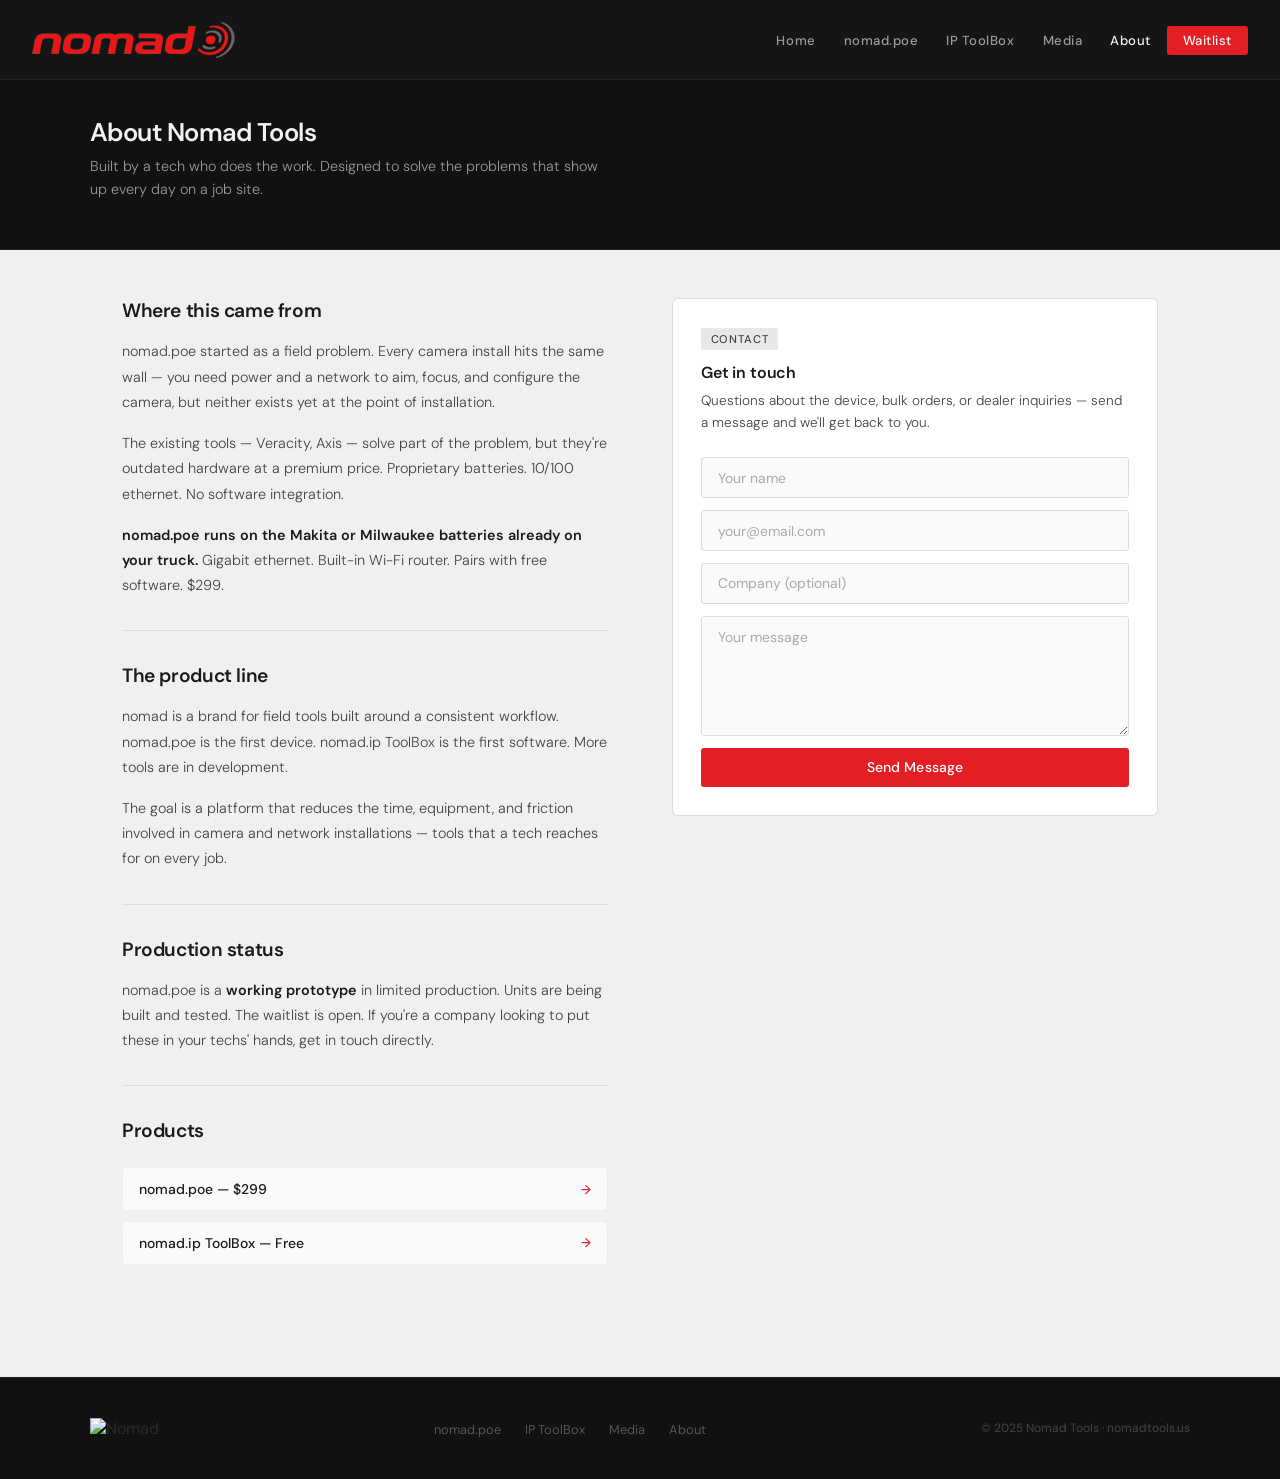
==== about.html @ 03a12724 "Add favicon across all pages" ====
<!DOCTYPE html>
<html lang="en">
<head>
<meta charset="UTF-8">
<meta name="viewport" content="width=device-width, initial-scale=1.0">
<title>About — Nomad Tools</title>
<link rel="icon" type="image/x-icon" href="favicon.ico">
<link rel="icon" type="image/png" sizes="32x32" href="favicon-32.png">
<link rel="icon" type="image/png" sizes="16x16" href="favicon-16.png">
<link rel="apple-touch-icon" href="apple-touch-icon.png">
<link rel="stylesheet" href="style.css">
<style>
  .about-layout {
    display: grid;
    grid-template-columns: 1fr 1fr;
    gap: 4rem;
    align-items: start;
  }

  .about-text h2 {
    font-size: 1.2rem;
    font-weight: 600;
    letter-spacing: -0.02em;
    margin-bottom: 1rem;
    color: var(--text-dark);
  }

  .about-text p {
    font-size: 0.9rem;
    color: var(--text-mid);
    line-height: 1.75;
    font-weight: 300;
    margin-bottom: 1rem;
  }

  .about-text p strong {
    color: var(--text-dark);
    font-weight: 600;
  }

  .divider { height: 1px; background: #ddd; margin: 2rem 0; }

  /* CONTACT FORM */
  .contact-block {
    background: #fff;
    border: 1px solid #ddd;
    border-radius: 6px;
    padding: 1.75rem;
    position: sticky;
    top: 80px;
  }

  .contact-block h2 {
    font-size: 1rem;
    font-weight: 600;
    letter-spacing: -0.01em;
    margin-bottom: 0.4rem;
  }

  .contact-block p {
    font-size: 0.85rem;
    color: var(--text-mid);
    font-weight: 300;
    line-height: 1.6;
    margin-bottom: 1.5rem;
  }

  .contact-form {
    display: flex;
    flex-direction: column;
    gap: 0.75rem;
  }

  .contact-form input,
  .contact-form textarea {
    width: 100%;
    background: #fafafa;
    border: 1px solid #ddd;
    color: var(--text-dark);
    padding: 0.65rem 1rem;
    font-family: 'DM Sans', sans-serif;
    font-size: 0.875rem;
    border-radius: 3px;
    outline: none;
    transition: border-color 0.15s;
  }

  .contact-form input:focus,
  .contact-form textarea:focus { border-color: var(--red); }

  .contact-form textarea {
    min-height: 120px;
    resize: vertical;
    line-height: 1.5;
  }

  .contact-form input::placeholder,
  .contact-form textarea::placeholder { color: #aaa; }

  /* PRODUCT LINKS */
  .product-links {
    display: flex;
    flex-direction: column;
    gap: 0.6rem;
    margin-top: 1.5rem;
  }

  .product-link-item {
    display: flex;
    justify-content: space-between;
    align-items: center;
    padding: 0.75rem 1rem;
    background: #fafafa;
    border: 1px solid #eee;
    border-radius: 4px;
    text-decoration: none;
    color: var(--text-dark);
    font-size: 0.875rem;
    font-weight: 500;
    transition: border-color 0.15s;
  }

  .product-link-item:hover { border-color: #ccc; }

  .product-link-arrow { color: var(--red); font-size: 0.8rem; }

  @media (max-width: 768px) {
    .about-layout { grid-template-columns: 1fr; }
    .contact-block { position: static; }
  }
</style>
</head>
<body>

<nav>
  <a href="index.html" class="nav-logo">
    <img class="nav-logo-nomad" src="logo-nomad-text.png" alt="nomad" />
    <img class="nav-logo-signal" src="logo-signal.png" alt="" />
  </a>
  <ul class="nav-links">
    <li><a href="index.html">Home</a></li>
    <li><a href="nomad-poe.html">nomad.poe</a></li>
    <li><a href="toolbox.html">IP ToolBox</a></li>
    <li><a href="media.html">Media</a></li>
    <li><a href="about.html" class="active">About</a></li>
    <li><a href="index.html#waitlist" class="nav-cta">Waitlist</a></li>
  </ul>
  <button class="nav-hamburger" id="hamburger" aria-label="Menu">
    <span></span><span></span><span></span>
  </button>
</nav>

<div class="nav-mobile-menu" id="mobileMenu">
  <a href="index.html">Home</a>
  <a href="nomad-poe.html">nomad.poe</a>
  <a href="toolbox.html">IP ToolBox</a>
  <a href="media.html">Media</a>
  <a href="about.html" class="active">About</a>
  <a href="index.html#waitlist" class="nav-cta">Join Waitlist</a>
</div>

<script>
  const hamburger = document.getElementById('hamburger');
  const mobileMenu = document.getElementById('mobileMenu');
  hamburger.addEventListener('click', () => {
    hamburger.classList.toggle('open');
    mobileMenu.classList.toggle('open');
  });
  mobileMenu.querySelectorAll('a').forEach(a => {
    a.addEventListener('click', () => {
      hamburger.classList.remove('open');
      mobileMenu.classList.remove('open');
    });
  });
</script>

<div class="page">
  <div class="page-header">
    <div class="page-header-inner">
      <h1>About Nomad Tools</h1>
      <p>Built by a tech who does the work. Designed to solve the problems that show up every day on a job site.</p>
    </div>
  </div>

  <div class="content">
    <div class="about-layout">

      <div class="about-text">
        <h2>Where this came from</h2>
        <p>nomad.poe started as a field problem. Every camera install hits the same wall — you need power and a network to aim, focus, and configure the camera, but neither exists yet at the point of installation.</p>
        <p>The existing tools — Veracity, Axis — solve part of the problem, but they're outdated hardware at a premium price. Proprietary batteries. 10/100 ethernet. No software integration.</p>
        <p><strong>nomad.poe runs on the Makita or Milwaukee batteries already on your truck.</strong> Gigabit ethernet. Built-in Wi-Fi router. Pairs with free software. $299.</p>

        <div class="divider"></div>

        <h2>The product line</h2>
        <p>nomad is a brand for field tools built around a consistent workflow. nomad.poe is the first device. nomad.ip ToolBox is the first software. More tools are in development.</p>
        <p>The goal is a platform that reduces the time, equipment, and friction involved in camera and network installations — tools that a tech reaches for on every job.</p>

        <div class="divider"></div>

        <h2>Production status</h2>
        <p>nomad.poe is a <strong>working prototype</strong> in limited production. Units are being built and tested. The waitlist is open. If you're a company looking to put these in your techs' hands, get in touch directly.</p>

        <div class="divider"></div>

        <h2>Products</h2>
        <div class="product-links">
          <a href="nomad-poe.html" class="product-link-item">
            nomad.poe — $299
            <span class="product-link-arrow">→</span>
          </a>
          <a href="toolbox.html" class="product-link-item">
            nomad.ip ToolBox — Free
            <span class="product-link-arrow">→</span>
          </a>
        </div>
      </div>

      <!-- CONTACT FORM -->
      <div class="contact-block">
        <span class="tag">Contact</span>
        <h2>Get in touch</h2>
        <p>Questions about the device, bulk orders, or dealer inquiries — send a message and we'll get back to you.</p>
        <div class="contact-form">
          <input type="text" placeholder="Your name" />
          <input type="email" placeholder="your@email.com" />
          <input type="text" placeholder="Company (optional)" />
          <textarea placeholder="Your message"></textarea>
          <button class="btn btn-red" style="text-align:center;">Send Message</button>
        </div>
      </div>

    </div>
  </div>
</div>

<footer>
  <div class="footer-inner">
    <div class="footer-logo"><img src="logo-main.png" alt="Nomad" /></div>
    <ul class="footer-links">
      <li><a href="nomad-poe.html">nomad.poe</a></li>
      <li><a href="toolbox.html">IP ToolBox</a></li>
      <li><a href="media.html">Media</a></li>
      <li><a href="about.html">About</a></li>
    </ul>
    <p class="footer-copy">© 2025 Nomad Tools · nomadtools.us</p>
  </div>
</footer>

</body>
</html>
---- style.css ----
@import url('https://fonts.googleapis.com/css2?family=DM+Sans:wght@300;400;500;600&family=DM+Mono:wght@400;500&display=swap');

:root {
  --red: #E31E24;
  --dark-red: #B01519;
  --black: #111111;
  --nav-bg: #151515;
  --card: #1e1e1e;
  --silver: #9a9a9a;
  --light-silver: #c8c8c8;
  --border: #2c2c2c;
  --white: #f2f2f2;
  --bg-light: #f0f0f0;
  --bg-mid: #e4e4e4;
  --text-dark: #1a1a1a;
  --text-mid: #444444;
}

* { margin: 0; padding: 0; box-sizing: border-box; }
html { scroll-behavior: smooth; overflow-x: hidden; }

body {
  font-family: 'DM Sans', sans-serif;
  font-weight: 400;
  background: var(--bg-light);
  color: var(--text-dark);
  overflow-x: hidden;
}

/* NAV */
nav {
  position: fixed;
  top: 0;
  width: 100%;
  z-index: 999;
  background: var(--nav-bg);
  border-bottom: 1px solid #222;
  height: 80px;
  display: flex;
  align-items: center;
  padding: 0 2rem;
  justify-content: space-between;
}


.nav-logo {
  display: flex;
  align-items: center;
  gap: 0px;
  text-decoration: none;
}

.nav-logo-signal {
  height: 36px;
  width: auto;
  mix-blend-mode: screen;
  flex-shrink: 0;
  margin-left: -3px;
  margin-right: -2px;
}

.nav-logo-nomad {
  height: 28px;
  width: auto;
  mix-blend-mode: screen;
  flex-shrink: 0;
}

.nav-logo-suffix {
  height: 28px;
  max-width: 120px;
  width: auto;
  object-fit: contain;
  mix-blend-mode: screen;
  flex-shrink: 1;
  opacity: 0;
  transform: translateX(-6px);
  transition: opacity 0.5s ease, transform 0.5s ease;
  margin-left: 4px;
}

.nav-logo-suffix.visible {
  opacity: 1;
  transform: translateX(0);
}

.nav-links {
  display: flex;
  align-items: center;
  gap: 0.25rem;
  list-style: none;
}

.nav-links a {
  color: var(--silver);
  text-decoration: none;
  font-size: 0.82rem;
  font-weight: 500;
  letter-spacing: 0.04em;
  padding: 0.4rem 0.75rem;
  border-radius: 3px;
  transition: color 0.15s, background 0.15s;
}

.nav-links a:hover { color: var(--white); }
.nav-links a.active { color: var(--white); }

.nav-cta {
  background: var(--red) !important;
  color: var(--white) !important;
  padding: 0.4rem 1rem !important;
  border-radius: 3px;
  font-weight: 500 !important;
}

.nav-cta:hover { background: var(--dark-red) !important; }

/* HAMBURGER */
.nav-hamburger {
  display: none;
  flex-direction: column;
  justify-content: center;
  gap: 5px;
  background: none;
  border: none;
  cursor: pointer;
  padding: 0.5rem;
  z-index: 1001;
}

.nav-hamburger span {
  display: block;
  width: 22px;
  height: 2px;
  background: var(--silver);
  border-radius: 2px;
  transition: all 0.25s ease;
}

.nav-hamburger.open span:nth-child(1) {
  transform: translateY(7px) rotate(45deg);
}
.nav-hamburger.open span:nth-child(2) {
  opacity: 0;
}
.nav-hamburger.open span:nth-child(3) {
  transform: translateY(-7px) rotate(-45deg);
}

/* MOBILE DROPDOWN MENU */
.nav-mobile-menu {
  display: none;
  position: fixed;
  top: 80px;
  left: 0;
  right: 0;
  background: #111;
  border-bottom: 1px solid #222;
  z-index: 998;
  padding: 1rem 0;
  flex-direction: column;
}

.nav-mobile-menu.open {
  display: flex;
}

.nav-mobile-menu a {
  color: var(--silver);
  text-decoration: none;
  font-size: 0.95rem;
  font-weight: 500;
  letter-spacing: 0.03em;
  padding: 0.9rem 2rem;
  border-bottom: 1px solid #1a1a1a;
  transition: color 0.15s, background 0.15s;
}

.nav-mobile-menu a:last-child {
  border-bottom: none;
}

.nav-mobile-menu a:hover,
.nav-mobile-menu a.active {
  color: var(--white);
  background: #1a1a1a;
}

.nav-mobile-menu .nav-cta {
  margin: 1rem 2rem 0.5rem;
  border-radius: 3px;
  text-align: center;
  border-bottom: none !important;
}

@media (max-width: 768px) {
  .nav-links { display: none; }
  .nav-hamburger { display: flex; }
  .nav-logo-suffix { display: none !important; }
}

/* PAGE WRAPPER */
.page { padding-top: 60px; min-height: 100vh; }

/* DARK HEADER BAND */
.page-header {
  background: var(--black);
  padding: 3.5rem 2rem 3rem;
  border-bottom: 1px solid #222;
}

.page-header-inner {
  max-width: 1100px;
  margin: 0 auto;
}

.page-header h1 {
  font-size: 1.6rem;
  font-weight: 600;
  color: var(--white);
  letter-spacing: -0.02em;
  margin-bottom: 0.4rem;
}

.page-header p {
  font-size: 0.9rem;
  color: var(--silver);
  font-weight: 300;
  max-width: 520px;
  line-height: 1.6;
}

/* CONTENT AREA */
.content {
  max-width: 1100px;
  margin: 0 auto;
  padding: 3rem 2rem;
}

/* BUTTONS */
.btn {
  display: inline-block;
  padding: 0.65rem 1.4rem;
  font-family: 'DM Sans', sans-serif;
  font-size: 0.875rem;
  font-weight: 500;
  border-radius: 3px;
  cursor: pointer;
  text-decoration: none;
  border: none;
  transition: all 0.15s;
  letter-spacing: 0.01em;
}

.btn-red {
  background: var(--red);
  color: #fff;
}

.btn-red:hover { background: var(--dark-red); }

.btn-outline {
  background: transparent;
  color: var(--text-dark);
  border: 1px solid #ccc;
}

.btn-outline:hover { border-color: #999; }

.btn-outline-white {
  background: transparent;
  color: var(--white);
  border: 1px solid #444;
}

.btn-outline-white:hover { border-color: #888; color: var(--white); }

/* FORM ELEMENTS */
input[type="email"], input[type="text"] {
  background: #fff;
  border: 1px solid #d0d0d0;
  color: var(--text-dark);
  padding: 0.65rem 1rem;
  font-family: 'DM Sans', sans-serif;
  font-size: 0.875rem;
  border-radius: 3px;
  outline: none;
  transition: border-color 0.15s;
}

input[type="email"]:focus, input[type="text"]:focus {
  border-color: var(--red);
}

/* FOOTER */
footer {
  background: var(--black);
  border-top: 1px solid #222;
  padding: 2.5rem 2rem;
  margin-top: 4rem;
}

.footer-inner {
  max-width: 1100px;
  margin: 0 auto;
  display: flex;
  justify-content: space-between;
  align-items: center;
  flex-wrap: wrap;
  gap: 1rem;
}

.footer-logo img {
  height: 22px;
  width: auto;
  max-width: 140px;
  mix-blend-mode: screen;
}

.footer-links {
  display: flex;
  gap: 1.5rem;
  list-style: none;
}

.footer-links a {
  font-size: 0.8rem;
  color: #555;
  text-decoration: none;
  transition: color 0.15s;
}

.footer-links a:hover { color: var(--silver); }

.footer-copy {
  font-size: 0.75rem;
  color: #444;
}

/* DIVIDER */
.divider {
  height: 1px;
  background: #ddd;
  margin: 2.5rem 0;
}

/* TAGS */
.tag {
  display: inline-block;
  font-size: 0.7rem;
  font-weight: 500;
  letter-spacing: 0.08em;
  text-transform: uppercase;
  padding: 0.25rem 0.6rem;
  border-radius: 2px;
  background: #e8e8e8;
  color: var(--text-mid);
  margin-bottom: 0.75rem;
}

.tag-red {
  background: rgba(227,30,36,0.1);
  color: var(--red);
}

/* SPEC TABLE */
.spec-table {
  width: 100%;
  border-collapse: collapse;
  font-size: 0.875rem;
}

.spec-table tr { border-bottom: 1px solid #e0e0e0; }
.spec-table tr:last-child { border-bottom: none; }
.spec-table td { padding: 0.65rem 0; }
.spec-table td:first-child { color: var(--text-mid); width: 45%; }
.spec-table td:last-child { font-weight: 500; color: var(--text-dark); }

/* FEATURE LIST */
.feature-list {
  list-style: none;
  display: grid;
  grid-template-columns: 1fr 1fr;
  gap: 0.4rem 2rem;
}

.feature-list li {
  font-size: 0.875rem;
  color: var(--text-mid);
  display: flex;
  align-items: baseline;
  gap: 0.5rem;
  padding: 0.2rem 0;
}

.feature-list li::before {
  content: '—';
  color: var(--red);
  font-size: 0.75rem;
  flex-shrink: 0;
}

/* RESPONSIVE */
@media (max-width: 768px) {
  .nav-links { display: none; }
  .feature-list { grid-template-columns: 1fr; }
}
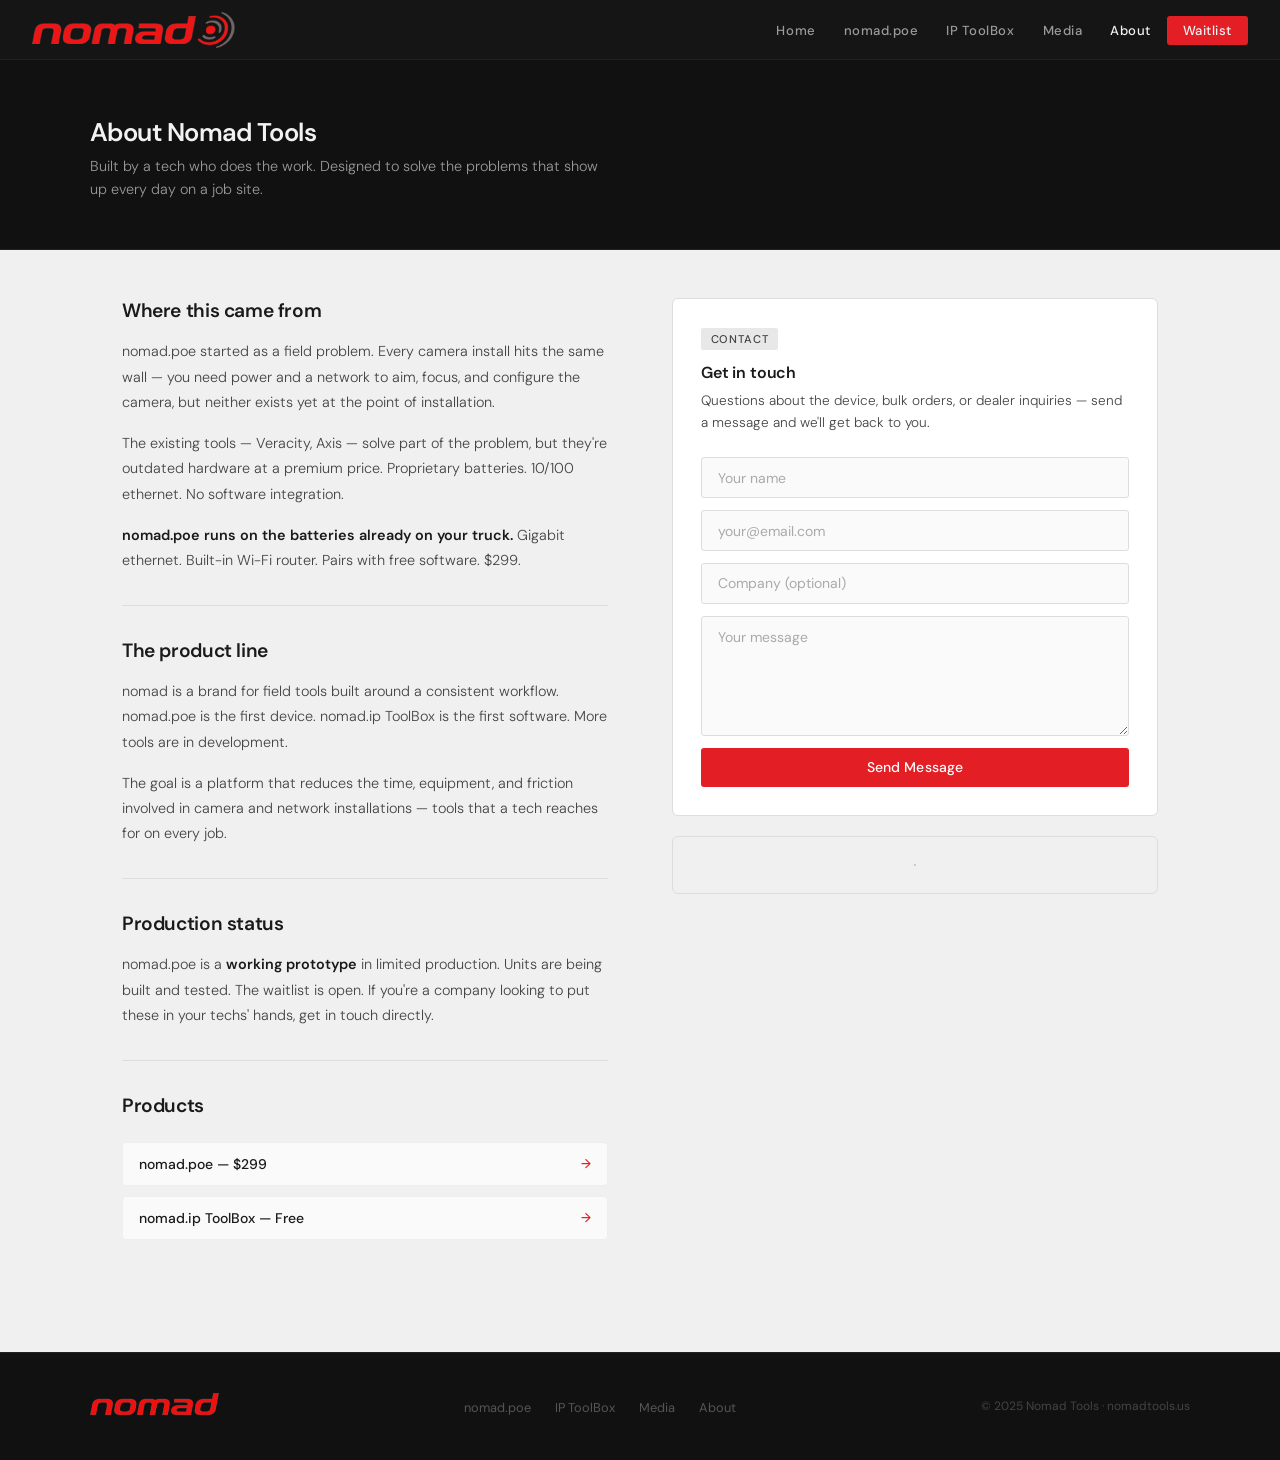
==== commit db95d26f: "Update site: pricing, product cards, galleries, about page, new 360 viewer - index.html: equalized c" ====
--- a/about.html
+++ b/about.html
@@ -41,13 +41,35 @@
   .divider { height: 1px; background: #ddd; margin: 2rem 0; }
 
   /* CONTACT FORM */
+  .about-aside {
+    display: flex;
+    flex-direction: column;
+    gap: 1.25rem;
+    position: sticky;
+    top: 80px;
+  }
+
   .contact-block {
     background: #fff;
     border: 1px solid #ddd;
     border-radius: 6px;
     padding: 1.75rem;
-    position: sticky;
-    top: 80px;
+  }
+
+  .credit-block {
+    background: #fff;
+    border: 1px solid #ddd;
+    border-radius: 6px;
+    padding: 1.75rem;
+    display: flex;
+    align-items: center;
+    justify-content: center;
+  }
+
+  .credit-block img {
+    width: 96px;
+    height: 96px;
+    opacity: 0.9;
   }
 
   .contact-block h2 {
@@ -126,7 +148,7 @@
 
   @media (max-width: 768px) {
     .about-layout { grid-template-columns: 1fr; }
-    .contact-block { position: static; }
+    .about-aside { position: static; }
   }
 </style>
 </head>
@@ -189,7 +211,7 @@
         <h2>Where this came from</h2>
         <p>nomad.poe started as a field problem. Every camera install hits the same wall — you need power and a network to aim, focus, and configure the camera, but neither exists yet at the point of installation.</p>
         <p>The existing tools — Veracity, Axis — solve part of the problem, but they're outdated hardware at a premium price. Proprietary batteries. 10/100 ethernet. No software integration.</p>
-        <p><strong>nomad.poe runs on the Makita or Milwaukee batteries already on your truck.</strong> Gigabit ethernet. Built-in Wi-Fi router. Pairs with free software. $299.</p>
+        <p><strong>nomad.poe runs on the batteries already on your truck.</strong> Gigabit ethernet. Built-in Wi-Fi router. Pairs with free software. $299.</p>
 
         <div class="divider"></div>
 
@@ -218,6 +240,7 @@
       </div>
 
       <!-- CONTACT FORM -->
+      <div class="about-aside">
       <div class="contact-block">
         <span class="tag">Contact</span>
         <h2>Get in touch</h2>
@@ -231,13 +254,19 @@
         </div>
       </div>
 
+      <!-- DESIGN CREDIT -->
+      <div class="credit-block" style="background-color: rgba(255, 255, 255, 0); height: 4px">
+        <img src="Art/ck-concepts.png" alt="CK Concepts" style="width: 2px; height: 2px" />
+      </div>
+      </div>
+
     </div>
   </div>
 </div>
 
 <footer>
   <div class="footer-inner">
-    <div class="footer-logo"><img src="logo-main.png" alt="Nomad" /></div>
+    <div class="footer-logo"><img src="logo-nomad-text.png" alt="Nomad" /></div>
     <ul class="footer-links">
       <li><a href="nomad-poe.html">nomad.poe</a></li>
       <li><a href="toolbox.html">IP ToolBox</a></li>
--- a/style.css
+++ b/style.css
@@ -35,7 +35,7 @@
   z-index: 999;
   background: var(--nav-bg);
   border-bottom: 1px solid #222;
-  height: 80px;
+  height: 60px;
   display: flex;
   align-items: center;
   padding: 0 2rem;
@@ -395,7 +395,7 @@
 
 .feature-list li::before {
   content: '—';
-  color: var(--red);
+  color: var(--red) !important;
   font-size: 0.75rem;
   flex-shrink: 0;
 }
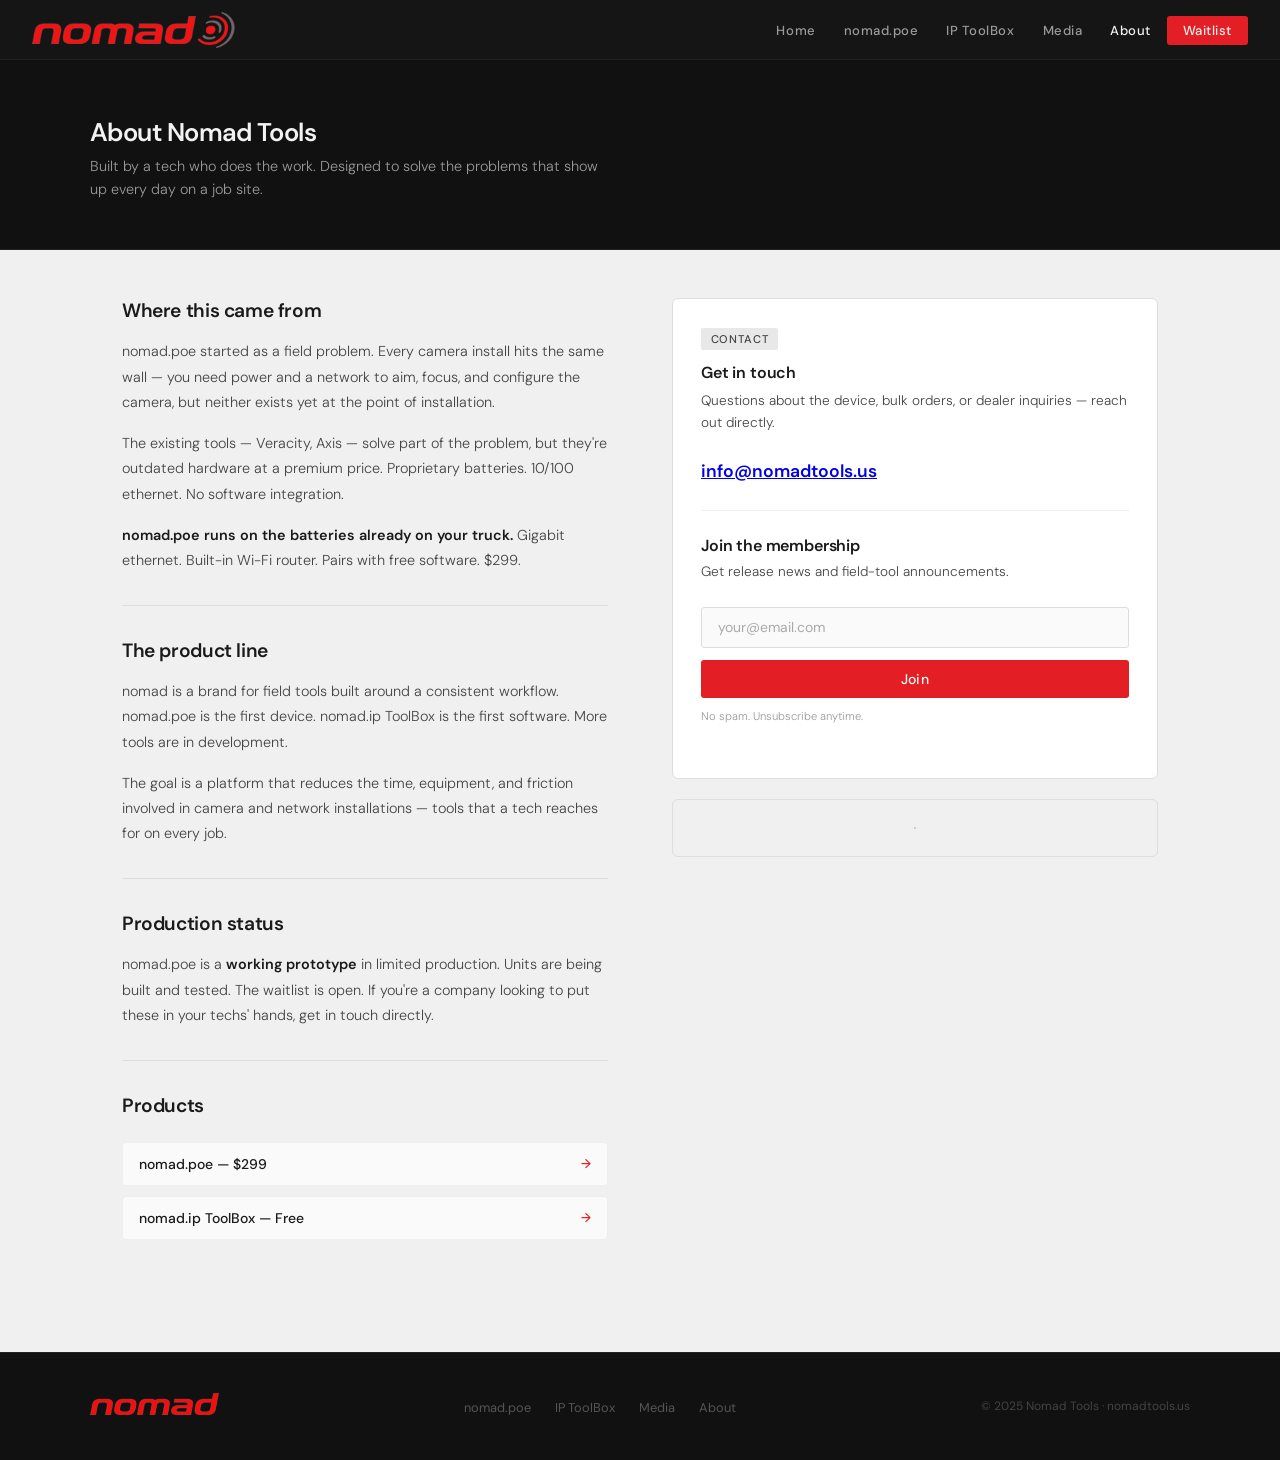
==== commit 4d28a098: "Update site to v2: pricing, galleries, about, download and waitlist pages Co-Authored-By: Claude Son" ====
--- a/about.html
+++ b/about.html
@@ -165,7 +165,7 @@
     <li><a href="toolbox.html">IP ToolBox</a></li>
     <li><a href="media.html">Media</a></li>
     <li><a href="about.html" class="active">About</a></li>
-    <li><a href="index.html#waitlist" class="nav-cta">Waitlist</a></li>
+    <li><a href="waitlist.html" class="nav-cta">Waitlist</a></li>
   </ul>
   <button class="nav-hamburger" id="hamburger" aria-label="Menu">
     <span></span><span></span><span></span>
@@ -178,7 +178,7 @@
   <a href="toolbox.html">IP ToolBox</a>
   <a href="media.html">Media</a>
   <a href="about.html" class="active">About</a>
-  <a href="index.html#waitlist" class="nav-cta">Join Waitlist</a>
+  <a href="waitlist.html" class="nav-cta">Join Waitlist</a>
 </div>
 
 <script>
@@ -194,6 +194,12 @@
       mobileMenu.classList.remove('open');
     });
   });
+
+  document.getElementById('aboutMemberForm').addEventListener('submit', function (e) {
+    e.preventDefault();
+    this.style.display = 'none';
+    document.getElementById('aboutMemberSuccess').style.display = 'block';
+  });
 </script>
 
 <div class="page">
@@ -244,13 +250,18 @@
       <div class="contact-block">
         <span class="tag">Contact</span>
         <h2>Get in touch</h2>
-        <p>Questions about the device, bulk orders, or dealer inquiries — send a message and we'll get back to you.</p>
-        <div class="contact-form">
-          <input type="text" placeholder="Your name" />
-          <input type="email" placeholder="your@email.com" />
-          <input type="text" placeholder="Company (optional)" />
-          <textarea placeholder="Your message"></textarea>
-          <button class="btn btn-red" style="text-align:center;">Send Message</button>
+        <p>Questions about the device, bulk orders, or dealer inquiries — reach out directly.</p>
+        <p style="font-size:1.1rem; font-weight:600; color:var(--text-dark); margin-bottom:1.5rem;"><a href="mailto:info@nomadtools.us">info@nomadtools.us</a></p>
+
+        <div style="border-top:1px solid #eee; padding-top:1.5rem;">
+          <h2 style="margin-bottom:0.35rem;">Join the membership</h2>
+          <p>Get release news and field-tool announcements.</p>
+          <form class="contact-form" id="aboutMemberForm">
+            <input type="email" id="aboutMemberEmail" placeholder="your@email.com" required />
+            <button type="submit" class="btn btn-red" style="text-align:center;">Join</button>
+          </form>
+          <p class="member-success" id="aboutMemberSuccess" style="display:none; font-size:0.85rem; color:var(--red); font-weight:500; margin-top:0.75rem;">Thanks — you're subscribed.</p>
+          <p style="font-size:0.7rem; color:#999; margin-top:0.6rem;">No spam. Unsubscribe anytime.</p>
         </div>
       </div>
 
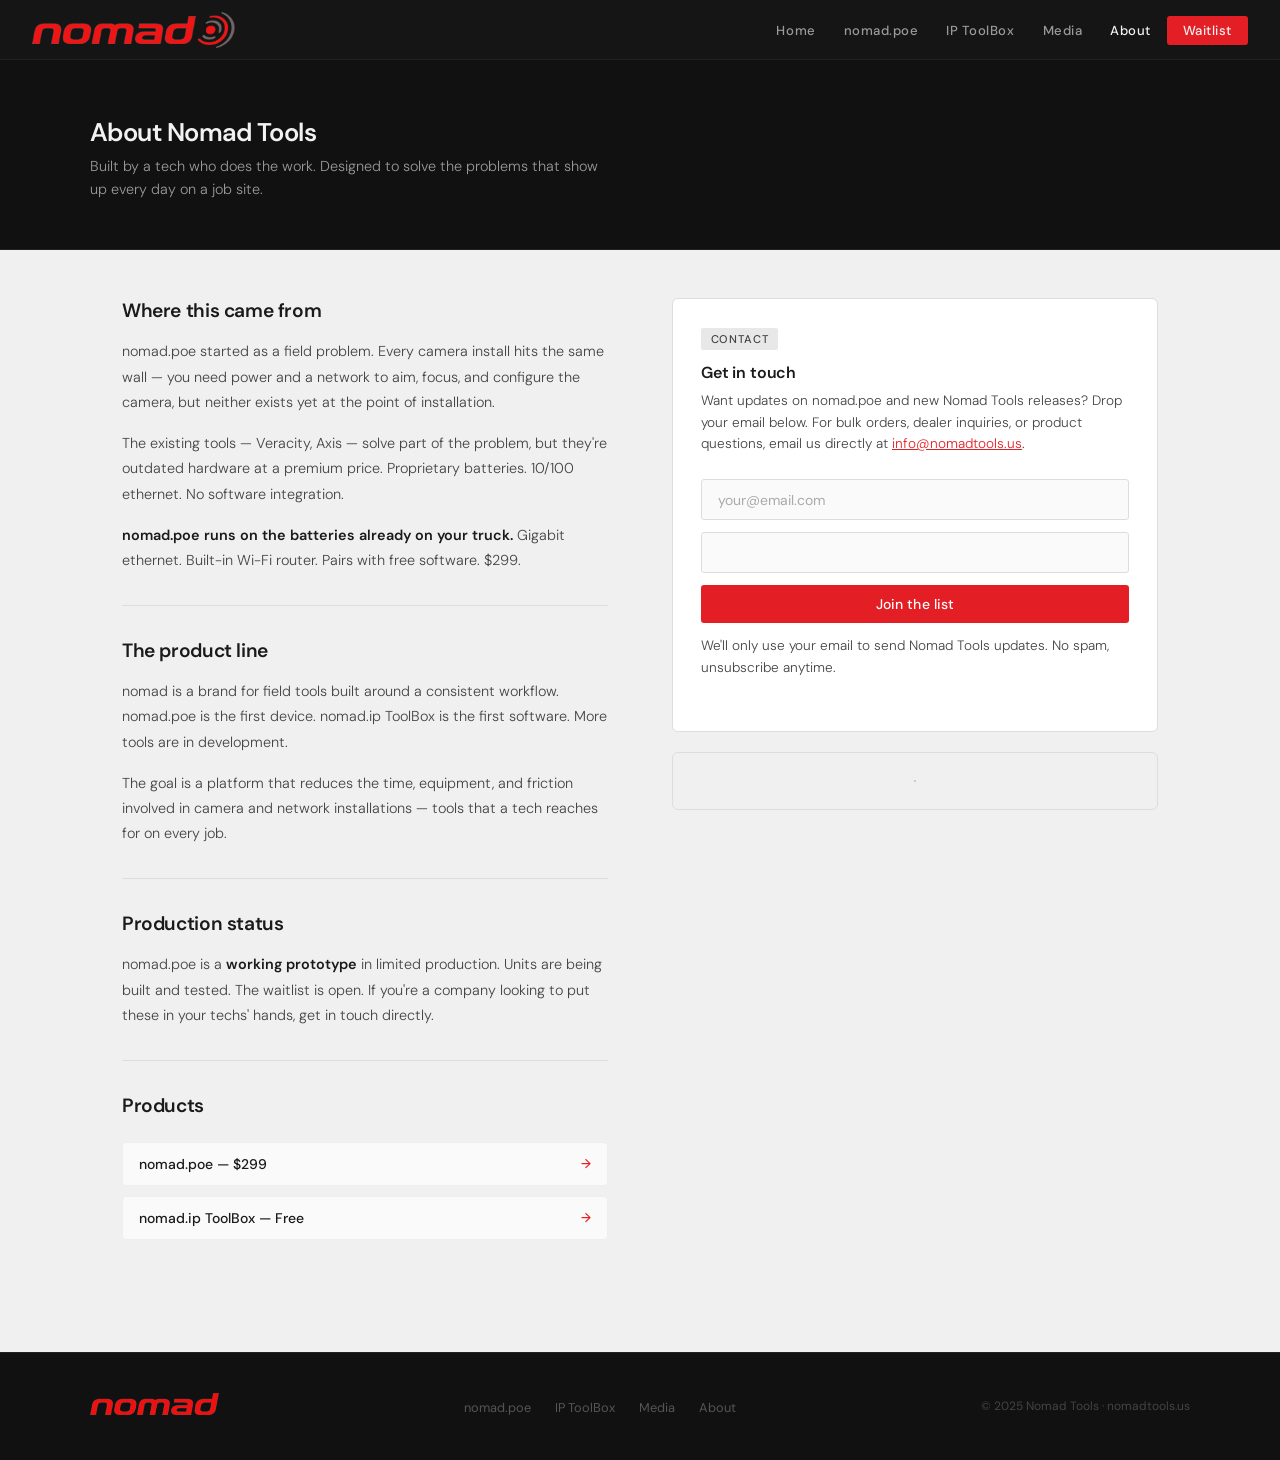
==== commit dfa3d020: "Phase 1: restore forms backend and wire up inline subscribe forms - Restored forms.js, functions/api" ====
--- a/about.html
+++ b/about.html
@@ -250,19 +250,13 @@
       <div class="contact-block">
         <span class="tag">Contact</span>
         <h2>Get in touch</h2>
-        <p>Questions about the device, bulk orders, or dealer inquiries — reach out directly.</p>
-        <p style="font-size:1.1rem; font-weight:600; color:var(--text-dark); margin-bottom:1.5rem;"><a href="mailto:info@nomadtools.us">info@nomadtools.us</a></p>
-
-        <div style="border-top:1px solid #eee; padding-top:1.5rem;">
-          <h2 style="margin-bottom:0.35rem;">Join the membership</h2>
-          <p>Get release news and field-tool announcements.</p>
-          <form class="contact-form" id="aboutMemberForm">
-            <input type="email" id="aboutMemberEmail" placeholder="your@email.com" required />
-            <button type="submit" class="btn btn-red" style="text-align:center;">Join</button>
-          </form>
-          <p class="member-success" id="aboutMemberSuccess" style="display:none; font-size:0.85rem; color:var(--red); font-weight:500; margin-top:0.75rem;">Thanks — you're subscribed.</p>
-          <p style="font-size:0.7rem; color:#999; margin-top:0.6rem;">No spam. Unsubscribe anytime.</p>
-        </div>
+        <p>Want updates on nomad.poe and new Nomad Tools releases? Drop your email below. For bulk orders, dealer inquiries, or product questions, email us directly at <a href="mailto:info@nomadtools.us" style="color:var(--red);">info@nomadtools.us</a>.</p>
+        <form class="contact-form js-subscribe-form" data-list="membership" data-source="membership-about" data-success-message="You're on the list — check your inbox for a confirmation.">
+          <input type="email" name="email" placeholder="your@email.com" required />
+          <input type="text" name="website" class="hp-field" tabindex="-1" autocomplete="off" aria-hidden="true" />
+          <button type="submit" class="btn btn-red" style="text-align:center;">Join the list</button>
+        </form>
+        <p class="download-note" style="margin-top:0.75rem;">We'll only use your email to send Nomad Tools updates. No spam, unsubscribe anytime.</p>
       </div>
 
       <!-- DESIGN CREDIT -->
@@ -288,5 +282,7 @@
   </div>
 </footer>
 
+
+<script src="forms.js" defer></script>
 </body>
 </html>
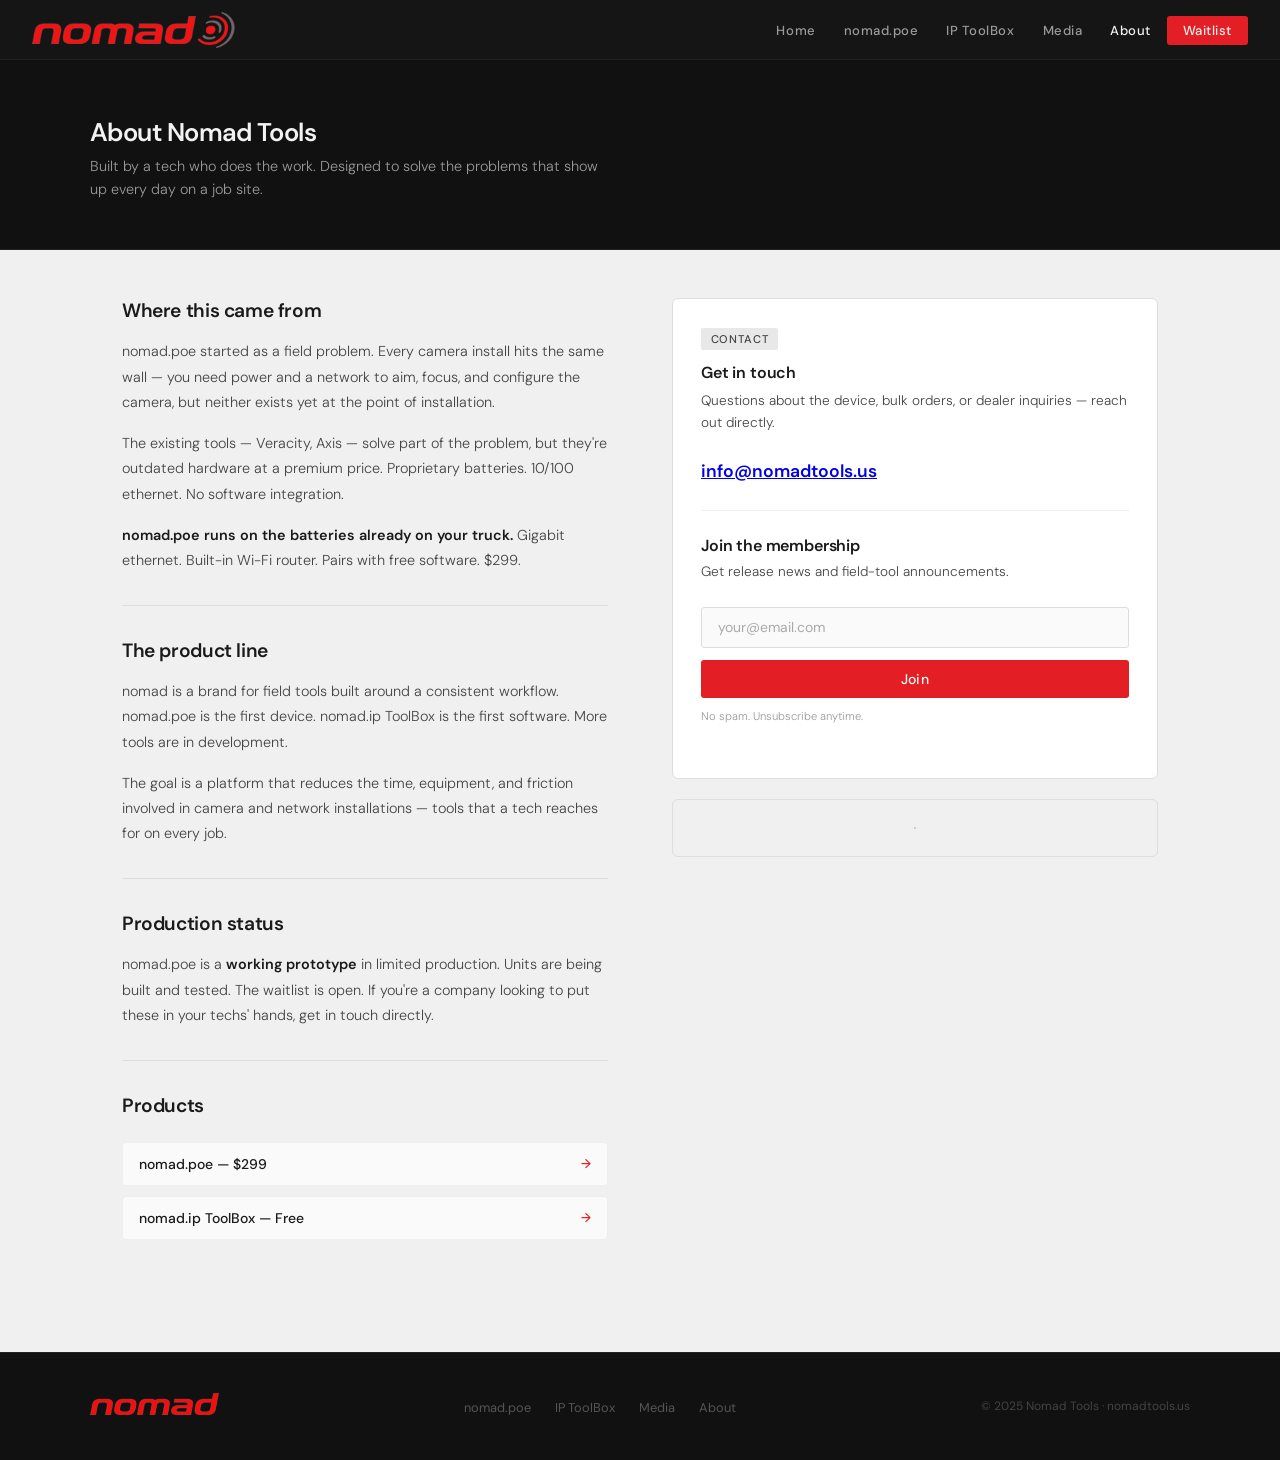
==== commit 30782787: "Sync site to site_v2 layout with live backend forms - index.html: replace inline waitlist form with " ====
--- a/about.html
+++ b/about.html
@@ -195,11 +195,7 @@
     });
   });
 
-  document.getElementById('aboutMemberForm').addEventListener('submit', function (e) {
-    e.preventDefault();
-    this.style.display = 'none';
-    document.getElementById('aboutMemberSuccess').style.display = 'block';
-  });
+
 </script>
 
 <div class="page">
@@ -250,13 +246,19 @@
       <div class="contact-block">
         <span class="tag">Contact</span>
         <h2>Get in touch</h2>
-        <p>Want updates on nomad.poe and new Nomad Tools releases? Drop your email below. For bulk orders, dealer inquiries, or product questions, email us directly at <a href="mailto:info@nomadtools.us" style="color:var(--red);">info@nomadtools.us</a>.</p>
-        <form class="contact-form js-subscribe-form" data-list="membership" data-source="membership-about" data-success-message="You're on the list — check your inbox for a confirmation.">
-          <input type="email" name="email" placeholder="your@email.com" required />
-          <input type="text" name="website" class="hp-field" tabindex="-1" autocomplete="off" aria-hidden="true" />
-          <button type="submit" class="btn btn-red" style="text-align:center;">Join the list</button>
-        </form>
-        <p class="download-note" style="margin-top:0.75rem;">We'll only use your email to send Nomad Tools updates. No spam, unsubscribe anytime.</p>
+        <p>Questions about the device, bulk orders, or dealer inquiries — reach out directly.</p>
+        <p style="font-size:1.1rem; font-weight:600; color:var(--text-dark); margin-bottom:1.5rem;"><a href="mailto:info@nomadtools.us">info@nomadtools.us</a></p>
+
+        <div style="border-top:1px solid #eee; padding-top:1.5rem;">
+          <h2 style="margin-bottom:0.35rem;">Join the membership</h2>
+          <p>Get release news and field-tool announcements.</p>
+          <form class="contact-form js-subscribe-form" data-list="membership" data-source="membership-about" data-success-message="Thanks — you're subscribed.">
+            <input type="email" name="email" placeholder="your@email.com" required />
+            <input type="text" name="website" class="hp-field" tabindex="-1" autocomplete="off" aria-hidden="true" />
+            <button type="submit" class="btn btn-red" style="text-align:center;">Join</button>
+          </form>
+          <p style="font-size:0.7rem; color:#999; margin-top:0.6rem;">No spam. Unsubscribe anytime.</p>
+        </div>
       </div>
 
       <!-- DESIGN CREDIT -->
--- a/style.css
+++ b/style.css
@@ -400,6 +400,16 @@
   flex-shrink: 0;
 }
 
+/* HONEYPOT — must stay invisible to humans, visible to bots */
+.hp-field {
+  position: absolute;
+  left: -9999px;
+  width: 1px;
+  height: 1px;
+  opacity: 0;
+  pointer-events: none;
+}
+
 /* RESPONSIVE */
 @media (max-width: 768px) {
   .nav-links { display: none; }
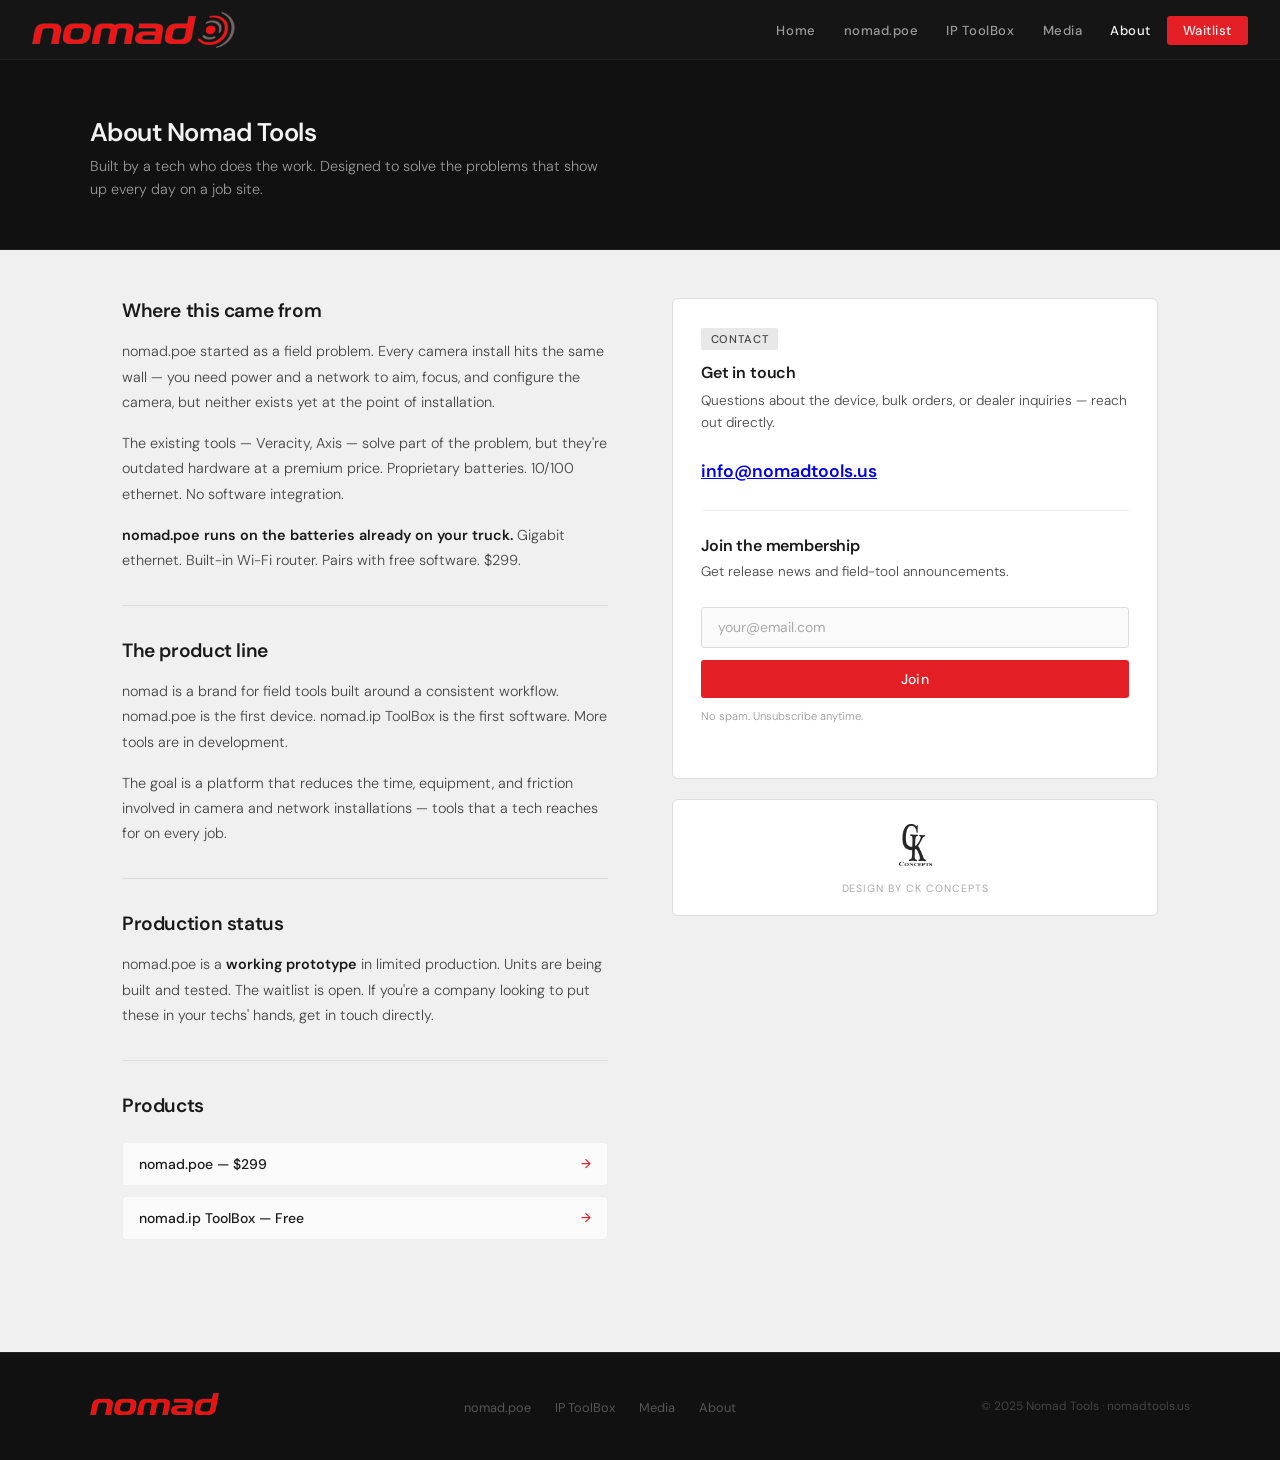
==== commit 6d16619f: "Restore CK Concepts design credit on About page Was hidden at 2px (effectively invisible). Show it a" ====
--- a/about.html
+++ b/about.html
@@ -4,6 +4,20 @@
 <meta charset="UTF-8">
 <meta name="viewport" content="width=device-width, initial-scale=1.0">
 <title>About — Nomad Tools</title>
+<meta name="description" content="Nomad Tools builds field tools for camera and network installers — designed by a tech who does the work. Learn about nomad.poe and the nomad.ip ToolBox." />
+<link rel="canonical" href="https://nomadtools.us/about.html" />
+<meta property="og:type" content="website" />
+<meta property="og:site_name" content="Nomad Tools" />
+<meta property="og:url" content="https://nomadtools.us/about.html" />
+<meta property="og:title" content="About — Nomad Tools" />
+<meta property="og:description" content="Field tools for camera and network installers, designed by a tech who does the work." />
+<meta property="og:image" content="https://nomadtools.us/og-image.png" />
+<meta property="og:image:width" content="1200" />
+<meta property="og:image:height" content="630" />
+<meta name="twitter:card" content="summary_large_image" />
+<meta name="twitter:title" content="About — Nomad Tools" />
+<meta name="twitter:description" content="Field tools for camera and network installers, designed by a tech who does the work." />
+<meta name="twitter:image" content="https://nomadtools.us/og-image.png" />
 <link rel="icon" type="image/x-icon" href="favicon.ico">
 <link rel="icon" type="image/png" sizes="32x32" href="favicon-32.png">
 <link rel="icon" type="image/png" sizes="16x16" href="favicon-16.png">
@@ -262,8 +276,9 @@
       </div>
 
       <!-- DESIGN CREDIT -->
-      <div class="credit-block" style="background-color: rgba(255, 255, 255, 0); height: 4px">
-        <img src="Art/ck-concepts.png" alt="CK Concepts" style="width: 2px; height: 2px" />
+      <div class="credit-block" style="flex-direction:column; gap:0.6rem; padding:1.25rem;">
+        <img src="Art/ck-concepts.png" alt="CK Concepts" style="width:52px; height:52px; opacity:0.85;" />
+        <span style="font-size:0.66rem; letter-spacing:0.09em; text-transform:uppercase; color:#aaa;">Design by CK Concepts</span>
       </div>
       </div>
 
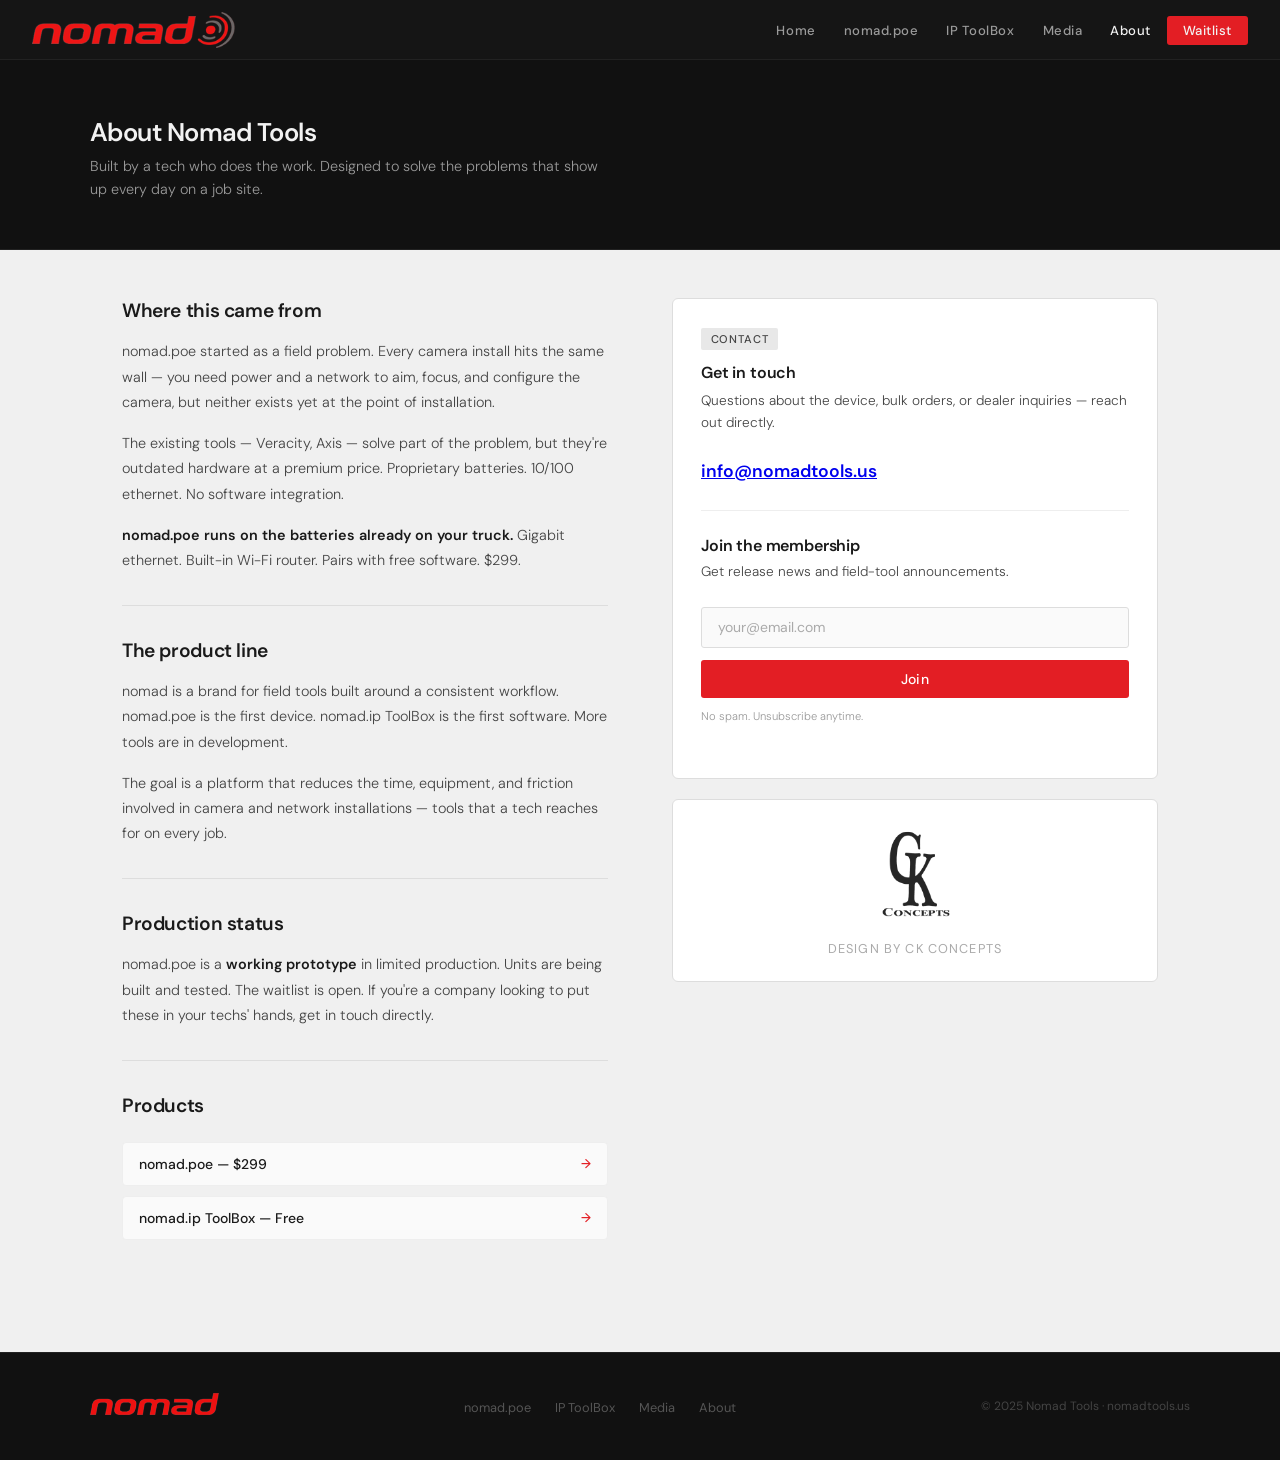
==== commit f7d28e56: "Enlarge CK Concepts credit on About page Double the logo (52px -> 104px) and bump the caption to 0.8" ====
--- a/about.html
+++ b/about.html
@@ -276,9 +276,9 @@
       </div>
 
       <!-- DESIGN CREDIT -->
-      <div class="credit-block" style="flex-direction:column; gap:0.6rem; padding:1.25rem;">
-        <img src="Art/ck-concepts.png" alt="CK Concepts" style="width:52px; height:52px; opacity:0.85;" />
-        <span style="font-size:0.66rem; letter-spacing:0.09em; text-transform:uppercase; color:#aaa;">Design by CK Concepts</span>
+      <div class="credit-block" style="flex-direction:column; gap:0.75rem; padding:1.5rem;">
+        <img src="Art/ck-concepts.png" alt="CK Concepts" style="width:104px; height:104px; opacity:0.85;" />
+        <span style="font-size:0.8rem; letter-spacing:0.09em; text-transform:uppercase; color:#aaa;">Design by CK Concepts</span>
       </div>
       </div>
 
